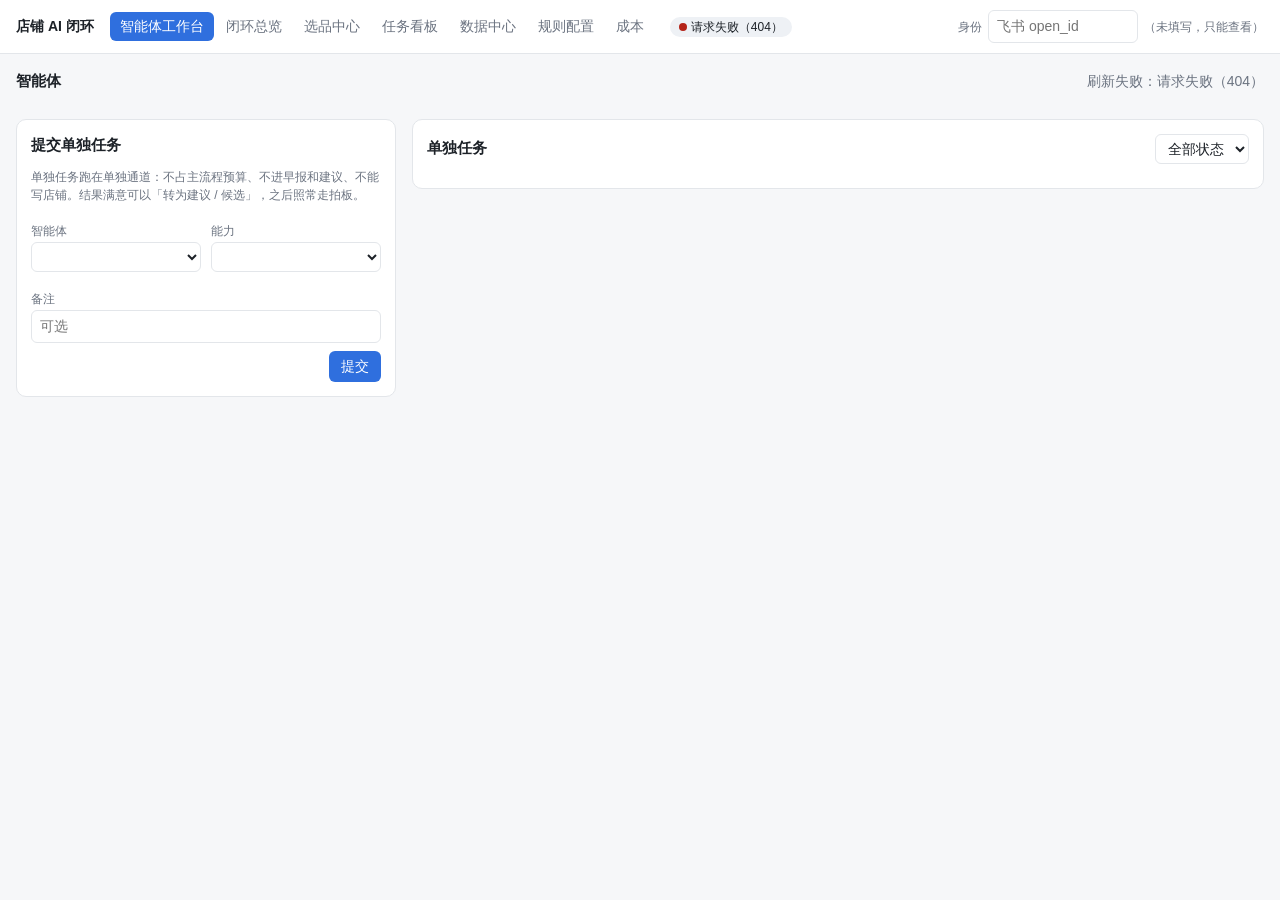
==== code/backend/app/static/index.html @ 469ae580 "Web 控制台、飞书单独任务、测款优化与改一改、Batch 与预算告警、选品扩展、运维 - Web 控制台：智能体工作台与闭环总览、选品中心、任务看板、数据中心、规则配置（留版本）、成本，纯静态页 -" ====
<!doctype html>
<html lang="zh-CN">
<head>
<meta charset="utf-8">
<meta name="viewport" content="width=device-width, initial-scale=1">
<title>店铺 AI 控制台</title>
<link rel="stylesheet" href="style.css">
</head>
<body>
<header class="top">
  <div class="brand">店铺 AI 闭环</div>
  <nav id="nav" class="nav">
    <a href="#/agents" data-view="agents">智能体工作台</a><a href="#/overview" data-view="overview">闭环总览</a><a
      href="#/selection" data-view="selection">选品中心</a><a href="#/board" data-view="board">任务看板</a><a
      href="#/data" data-view="data">数据中心</a><a href="#/rules" data-view="rules">规则配置</a><a
      href="#/costs" data-view="costs">成本</a>
  </nav>
  <div id="health" class="health"></div>
  <label class="who">身份
    <input id="openId" placeholder="飞书 open_id" autocomplete="off">
    <span id="role" class="muted"></span>
  </label>
</header>

<main data-view="agents">
  <section>
    <div class="section-head">
      <h2>智能体</h2>
      <span class="muted" id="refreshed"></span>
    </div>
    <div id="agents" class="agents"></div>
  </section>

  <section id="runsPanel" class="panel" hidden>
    <div class="section-head">
      <h2 id="runsTitle">运行记录</h2>
      <div class="seg" id="runsSource">
        <button data-v="" class="on">全部</button><button data-v="main">主流程</button><button data-v="adhoc">单独任务</button>
      </div>
      <button class="ghost" id="runsClose">关闭</button>
    </div>
    <div class="split">
      <div class="table-wrap"><table id="runsTable"></table></div>
      <div id="runDetail" class="detail muted">点一条运行记录查看步骤</div>
    </div>
  </section>

  <section class="cols">
    <div class="panel">
      <h2>提交单独任务</h2>
      <p class="muted small">单独任务跑在单独通道：不占主流程预算、不进早报和建议、不能写店铺。结果满意可以「转为建议 / 候选」，之后照常走拍板。</p>
      <form id="adhocForm">
        <div class="row">
          <label>智能体<select id="fAgent"></select></label>
          <label>能力<select id="fCap"></select></label>
        </div>
        <p id="fCapDesc" class="muted small"></p>
        <div id="fParams"></div>
        <label>备注<input id="fNote" placeholder="可选"></label>
        <div class="row end">
          <span id="fMsg" class="small"></span>
          <button type="submit">提交</button>
        </div>
      </form>
    </div>

    <div class="panel grow">
      <div class="section-head">
        <h2>单独任务</h2>
        <select id="adhocFilter">
          <option value="">全部状态</option>
          <option value="queued">排队中</option><option value="deferred">已顺延</option>
          <option value="running">运行中</option><option value="done">已完成</option>
          <option value="failed">失败</option><option value="cancelled">已取消</option>
          <option value="promoted">已转化</option>
        </select>
      </div>
      <div id="adhocList"></div>
    </div>
  </section>
</main>
<main data-view="overview" id="v-overview" hidden></main>
<main data-view="selection" id="v-selection" hidden></main>
<main data-view="board" id="v-board" hidden></main>
<main data-view="data" id="v-data" hidden></main>
<main data-view="rules" id="v-rules" hidden></main>
<main data-view="costs" id="v-costs" hidden></main>
<datalist id="goodsList"></datalist>
<script src="app.js"></script>
<script src="pages.js"></script>
</body>
</html>
---- code/backend/app/static/style.css ----
:root {
  --bg: #f6f7f9; --card: #fff; --line: #e3e6ea; --text: #1d2228; --muted: #6b7380;
  --accent: #2f6fde; --accent-text: #fff;
  --run: #2f6fde; --wait: #c77700; --pause: #b42318; --queue: #6941c6; --idle: #6b7380; --ok: #1a7f4b;
  --chip: #eef1f5;
  --s-main: #2f6fde; --s-adhoc: #c77700;
}
@media (prefers-color-scheme: dark) {
  :root:not([data-theme="light"]) {
    --bg: #14171b; --card: #1c2026; --line: #2c323a; --text: #e6e9ed; --muted: #98a1ad;
    --accent: #5b8ff0; --chip: #262b33;
    --run: #6b9cf5; --wait: #e9a23b; --pause: #f07167; --queue: #a48af0; --idle: #98a1ad; --ok: #4cc38a;
    --s-main: #5b8ff0; --s-adhoc: #c27f1a;
  }
}
:root[data-theme="dark"] {
  --bg: #14171b; --card: #1c2026; --line: #2c323a; --text: #e6e9ed; --muted: #98a1ad;
  --accent: #5b8ff0; --chip: #262b33;
  --run: #6b9cf5; --wait: #e9a23b; --pause: #f07167; --queue: #a48af0; --idle: #98a1ad; --ok: #4cc38a;
  --s-main: #5b8ff0; --s-adhoc: #c27f1a;
}
* { box-sizing: border-box; }
body { margin: 0; background: var(--bg); color: var(--text);
  font: 14px/1.5 -apple-system, "Segoe UI", "PingFang SC", "Microsoft YaHei", sans-serif; }
h2 { font-size: 15px; margin: 0; }
.muted { color: var(--muted); }
.small { font-size: 12px; }
button, select, input { font: inherit; color: inherit; }
button { background: var(--accent); color: var(--accent-text); border: 0; border-radius: 6px; padding: 5px 12px; cursor: pointer; }
button.ghost { background: transparent; color: var(--text); border: 1px solid var(--line); }
button.danger { background: transparent; color: var(--pause); border: 1px solid var(--pause); }
button:disabled { opacity: .5; cursor: default; }
input, select, textarea { background: var(--card); border: 1px solid var(--line); border-radius: 6px; padding: 5px 8px; width: 100%; }
label { display: block; margin: 6px 0; color: var(--muted); font-size: 12px; }
label > input, label > select { margin-top: 2px; color: var(--text); font-size: 14px; }

.top { display: flex; gap: 16px; align-items: center; flex-wrap: wrap; padding: 10px 16px;
  background: var(--card); border-bottom: 1px solid var(--line); }
.brand { font-weight: 600; }
.health { display: flex; gap: 6px; flex-wrap: wrap; flex: 1; }
.who { display: flex; align-items: center; gap: 6px; margin: 0; }
.who input { width: 150px; margin: 0; }

main[hidden] { display: none; }
main { padding: 16px; max-width: 1400px; margin: 0 auto; display: flex; flex-direction: column; gap: 16px; }
.section-head { display: flex; align-items: center; gap: 12px; margin-bottom: 10px; flex-wrap: wrap; }
.section-head h2 { margin-right: auto; }
.section-head select { width: auto; }
.panel { background: var(--card); border: 1px solid var(--line); border-radius: 10px; padding: 14px; min-width: 0; }
.cols { display: flex; gap: 16px; align-items: flex-start; }
.cols > .panel:first-child { width: 380px; flex: none; }
.grow { flex: 1; }
.row { display: flex; gap: 10px; align-items: center; }
.row > label { flex: 1; }
.row.end { justify-content: flex-end; margin-top: 8px; }

.chip { display: inline-flex; align-items: center; gap: 4px; background: var(--chip); border-radius: 999px; padding: 1px 9px; font-size: 12px; white-space: nowrap; }
.dot { width: 8px; height: 8px; border-radius: 50%; display: inline-block; background: var(--idle); }
.s-running, .s-healthy, .s-succeeded, .s-done { --c: var(--run); }
.s-succeeded, .s-done, .s-healthy, .s-promoted { --c: var(--ok); }
.s-running { --c: var(--run); }
.s-waiting_human, .s-deferred, .s-degraded { --c: var(--wait); }
.s-paused, .s-failed, .s-circuit_open, .s-unavailable, .s-cancelled { --c: var(--pause); }
.s-queued { --c: var(--queue); }
.s-idle, .s-disabled, .s-pending { --c: var(--idle); }
[class*="s-"] .dot, .dot[class*="s-"] { background: var(--c, var(--idle)); }
.badge { color: var(--c, var(--idle)); border: 1px solid currentColor; border-radius: 999px; padding: 0 8px; font-size: 12px; white-space: nowrap; }

.agents { display: grid; grid-template-columns: repeat(auto-fill, minmax(250px, 1fr)); gap: 12px; }
.agent { background: var(--card); border: 1px solid var(--line); border-left: 4px solid var(--c, var(--idle));
  border-radius: 10px; padding: 12px; cursor: pointer; display: flex; flex-direction: column; gap: 6px; }
.agent:hover { border-color: var(--c, var(--accent)); }
.agent.sel { box-shadow: 0 0 0 2px var(--accent); }
.agent .head { display: flex; justify-content: space-between; align-items: center; }
.agent .name { font-weight: 600; }
.agent ul { margin: 0; padding-left: 16px; font-size: 12px; }
.agent .k { color: var(--muted); font-size: 12px; }
.agent .step { font-size: 13px; }

.split { display: flex; gap: 14px; align-items: flex-start; }
.split > .table-wrap { flex: 1.2; }
.split > .detail { flex: 1; min-width: 0; border-left: 1px solid var(--line); padding-left: 14px; }
.table-wrap { overflow-x: auto; max-height: 420px; overflow-y: auto; }
table { width: 100%; border-collapse: collapse; font-size: 13px; }
th, td { text-align: left; padding: 6px 8px; border-bottom: 1px solid var(--line); vertical-align: top; }
th { color: var(--muted); font-weight: normal; position: sticky; top: 0; background: var(--card); }
tr.click { cursor: pointer; }
tr.click:hover, tr.sel { background: var(--chip); }
.num { text-align: right; font-variant-numeric: tabular-nums; }

.steps { list-style: none; padding: 0; margin: 8px 0 0; }
.steps li { padding: 6px 0; border-bottom: 1px dashed var(--line); font-size: 13px; }
.steps .kind { font-size: 11px; color: var(--muted); text-transform: uppercase; margin-right: 6px; }
.err { color: var(--pause); white-space: pre-wrap; }

.seg { display: inline-flex; border: 1px solid var(--line); border-radius: 6px; overflow: hidden; }
.seg button { background: transparent; color: var(--text); border-radius: 0; padding: 3px 10px; }
.seg button.on { background: var(--accent); color: var(--accent-text); }

.task { border: 1px solid var(--line); border-radius: 8px; padding: 10px 12px; margin-bottom: 10px; }
.task .head { display: flex; gap: 8px; align-items: center; flex-wrap: wrap; }
.task .title { font-weight: 600; }
.task .meta { font-size: 12px; color: var(--muted); }
.task .actions { display: flex; gap: 6px; margin-left: auto; }
.task .result { margin-top: 8px; font-size: 13px; }
.kv { display: grid; grid-template-columns: max-content 1fr; gap: 2px 12px; }
.kv > .k { color: var(--muted); }
.kv ul { margin: 0; padding-left: 18px; }
.pick { display: flex; gap: 8px; align-items: flex-start; padding: 6px 0; border-bottom: 1px dashed var(--line); }
.pick input { width: auto; margin-top: 4px; }
pre { white-space: pre-wrap; word-break: break-all; margin: 0; font-size: 12px; }
.reply { white-space: pre-wrap; }

/* ---------- 导航与其余页面 ---------- */
.nav { display: flex; gap: 2px; flex-wrap: wrap; }
.nav a { color: var(--muted); text-decoration: none; padding: 4px 10px; border-radius: 6px; white-space: nowrap; }
.nav a:hover { color: var(--text); background: var(--chip); }
.nav a.on { color: var(--accent-text); background: var(--accent); }
h2.sub { margin: 14px 0 8px; }
h3 { font-size: 13px; margin: 10px 0 4px; color: var(--muted); font-weight: 600; }
.chips { display: flex; flex-wrap: wrap; gap: 4px; }
.actions { display: flex; gap: 6px; flex-wrap: wrap; }
td.actions { white-space: nowrap; }
.table-wrap.tall { max-height: 560px; }
.toast { position: fixed; left: 50%; bottom: 24px; transform: translateX(-50%); background: var(--text); color: var(--bg);
  padding: 8px 16px; border-radius: 8px; opacity: 0; pointer-events: none; transition: opacity .2s; z-index: 10; max-width: 90vw; }
.toast.show { opacity: .92; }

.loop { display: grid; grid-template-columns: repeat(auto-fit, minmax(130px, 1fr)); gap: 8px; }
.loop-step { border: 1px solid var(--line); border-top: 3px solid var(--ok); border-radius: 8px; padding: 8px; }
.loop-step.warn { border-top-color: var(--wait); }
.loop-name { display: flex; align-items: center; gap: 6px; font-weight: 600; margin-bottom: 6px; }
.loop-no { width: 18px; height: 18px; border-radius: 50%; background: var(--chip); font-size: 11px; display: inline-grid; place-items: center; }
.loop-flag { margin-left: auto; color: var(--ok); }
.loop-step.warn .loop-flag { color: var(--wait); }
.report { margin-top: 12px; }

.funnel-row { display: flex; align-items: center; gap: 8px; margin: 4px 0; font-size: 13px; }
.funnel-label { width: 84px; flex: none; color: var(--muted); }
.funnel-bar { flex: 1; height: 10px; background: var(--chip); border-radius: 4px; overflow: hidden; }
.funnel-bar i, .meter i { display: block; height: 100%; background: var(--accent); border-radius: 0 4px 4px 0; }
.funnel-row .num { width: 36px; }
.meter { display: inline-block; width: 70px; height: 8px; background: var(--chip); border-radius: 4px; overflow: hidden; vertical-align: middle; }
.meter[class*="s-"] i { background: var(--c); }

tr.detail-row > td { background: var(--bg); }
.cand-detail { display: grid; grid-template-columns: 1fr 1fr; gap: 16px; padding: 4px 0; }
.cand-detail p { margin: 0; }
.cand-detail ul { margin: 0; padding-left: 18px; }

.board { display: grid; grid-template-columns: repeat(6, minmax(170px, 1fr)); gap: 10px; overflow-x: auto; padding-bottom: 4px; }
.board-col { background: var(--chip); border-radius: 10px; padding: 8px; min-width: 0; }
.board-head { font-weight: 600; margin-bottom: 8px; }
.board-card { background: var(--card); border: 1px solid var(--line); border-radius: 8px; padding: 8px; margin-bottom: 8px;
  display: flex; flex-direction: column; gap: 3px; }
.board-card .head { display: flex; justify-content: space-between; gap: 6px; align-items: center; }

.calendar td, .calendar th { text-align: center; padding: 4px; }
.calendar td:first-child, .calendar th:first-child { text-align: left; white-space: nowrap; }
.cal { display: inline-block; width: 16px; height: 16px; border-radius: 4px; background: var(--c, var(--line)); vertical-align: middle; }
.cal.s-success { --c: var(--ok); }
.cal.s-manual_requested, .cal.s-waiting_human, .cal.s-ai_repairing { --c: var(--wait); }
.cal.s-circuit_open, .cal.s-missing, .cal.s-failed { --c: var(--pause); }
.cal.s-scheduled, .cal.s-running { --c: var(--run); }
.cal.s-none { --c: transparent; border: 1px dashed var(--line); }
.legend { display: flex; gap: 12px; flex-wrap: wrap; margin-top: 8px; color: var(--muted); }
.legend > span { display: inline-flex; align-items: center; gap: 4px; }
.upload { display: flex; gap: 8px; align-items: center; }
.upload input { flex: 1; min-width: 0; }

.rules fieldset { border: 1px solid var(--line); border-radius: 8px; margin: 10px 0; padding: 6px 12px 10px; }
.rules legend { font-weight: 600; padding: 0 4px; }
.rule-grid { display: grid; grid-template-columns: repeat(auto-fill, minmax(220px, 1fr)); gap: 0 14px; }
.rule-grid textarea { grid-column: 1 / -1; }
label.check { display: flex; align-items: center; gap: 6px; }
label.check input { width: auto; order: -1; }
textarea { font: inherit; color: var(--text); resize: vertical; }

.budgets { display: grid; grid-template-columns: repeat(auto-fit, minmax(200px, 1fr)); gap: 12px; }
.budget { border: 1px solid var(--line); border-radius: 8px; padding: 10px; }
.budget .hero { font-size: 22px; font-weight: 600; font-variant-numeric: tabular-nums; margin: 2px 0 6px; }
.budget .meter { width: 100%; }
.sw { display: inline-block; width: 10px; height: 10px; border-radius: 2px; }
.sw-main { background: var(--s-main); } .sw-adhoc { background: var(--s-adhoc); }
.chart { position: relative; display: grid; grid-template-columns: auto 1fr; grid-template-rows: 180px auto; gap: 4px 8px; }
.chart-y { display: flex; flex-direction: column; justify-content: space-between; text-align: right; }
.bars { display: flex; align-items: flex-end; gap: 2px; border-bottom: 1px solid var(--line);
  background: linear-gradient(var(--line) 1px, transparent 1px) 0 0 / 100% 50%; }
.bar { flex: 1; height: 100%; display: flex; flex-direction: column; justify-content: flex-end; gap: 2px; min-width: 3px; cursor: default; }
.bar i { display: block; width: 100%; max-width: 18px; margin: 0 auto; }
.bar i:first-child { border-radius: 4px 4px 0 0; }
.bar:hover i, .bar:focus i { filter: brightness(1.15); }
.seg-main { background: var(--s-main); } .seg-adhoc { background: var(--s-adhoc); }
.chart-x { grid-column: 2; display: flex; justify-content: space-between; }
.tip { position: absolute; top: 0; background: var(--card); border: 1px solid var(--line); border-radius: 6px; padding: 6px 8px;
  font-size: 12px; white-space: pre; box-shadow: 0 2px 8px rgba(0,0,0,.15); pointer-events: none; }

@media (max-width: 860px) {
  .cand-detail { grid-template-columns: 1fr; }
  .nav { flex-basis: 100%; overflow-x: auto; flex-wrap: nowrap; }
  .top { gap: 8px; }
  .brand, .health { flex-basis: 100%; }
  .cols, .split { flex-direction: column; }
  .cols > .panel, .cols > .panel:first-child { width: 100%; }
  .split > .detail { border-left: 0; padding-left: 0; border-top: 1px solid var(--line); padding-top: 10px; width: 100%; }
  .split > .table-wrap { width: 100%; }
}
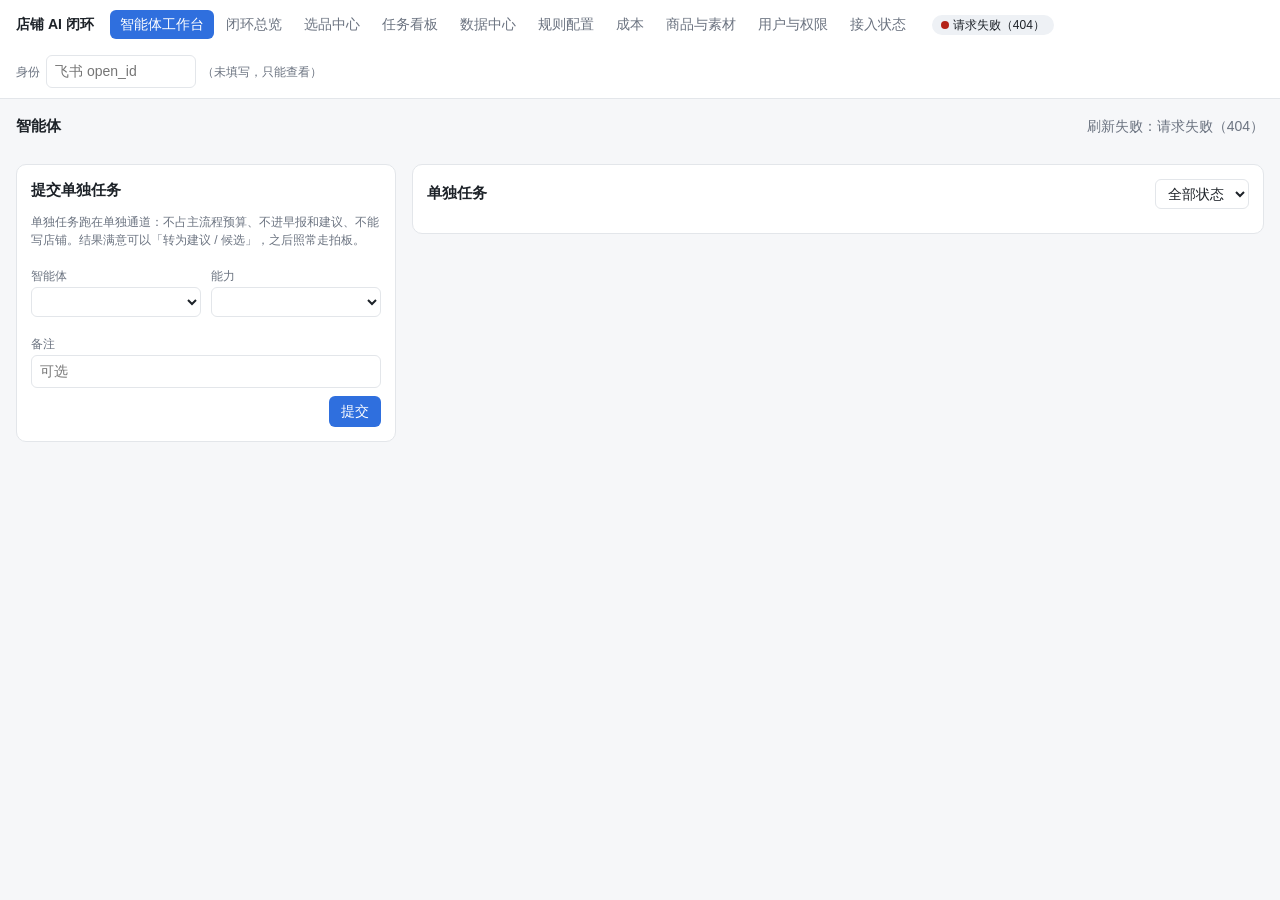
==== commit ee329129: "在售款货源复查、上新商品 ID 回填、月度调权提议；商品与素材、用户与权限、接入状态页面 Co-Authored-By: Claude Opus 5.5 <noreply@anthropic.com>" ====
--- a/code/backend/app/static/index.html
+++ b/code/backend/app/static/index.html
@@ -13,7 +13,8 @@
     <a href="#/agents" data-view="agents">智能体工作台</a><a href="#/overview" data-view="overview">闭环总览</a><a
       href="#/selection" data-view="selection">选品中心</a><a href="#/board" data-view="board">任务看板</a><a
       href="#/data" data-view="data">数据中心</a><a href="#/rules" data-view="rules">规则配置</a><a
-      href="#/costs" data-view="costs">成本</a>
+      href="#/costs" data-view="costs">成本</a><a href="#/catalog" data-view="catalog">商品与素材</a><a
+      href="#/users" data-view="users">用户与权限</a><a href="#/integrations" data-view="integrations">接入状态</a>
   </nav>
   <div id="health" class="health"></div>
   <label class="who">身份
@@ -85,6 +86,9 @@
 <main data-view="data" id="v-data" hidden></main>
 <main data-view="rules" id="v-rules" hidden></main>
 <main data-view="costs" id="v-costs" hidden></main>
+<main data-view="catalog" id="v-catalog" hidden></main>
+<main data-view="users" id="v-users" hidden></main>
+<main data-view="integrations" id="v-integrations" hidden></main>
 <datalist id="goodsList"></datalist>
 <script src="app.js"></script>
 <script src="pages.js"></script>
